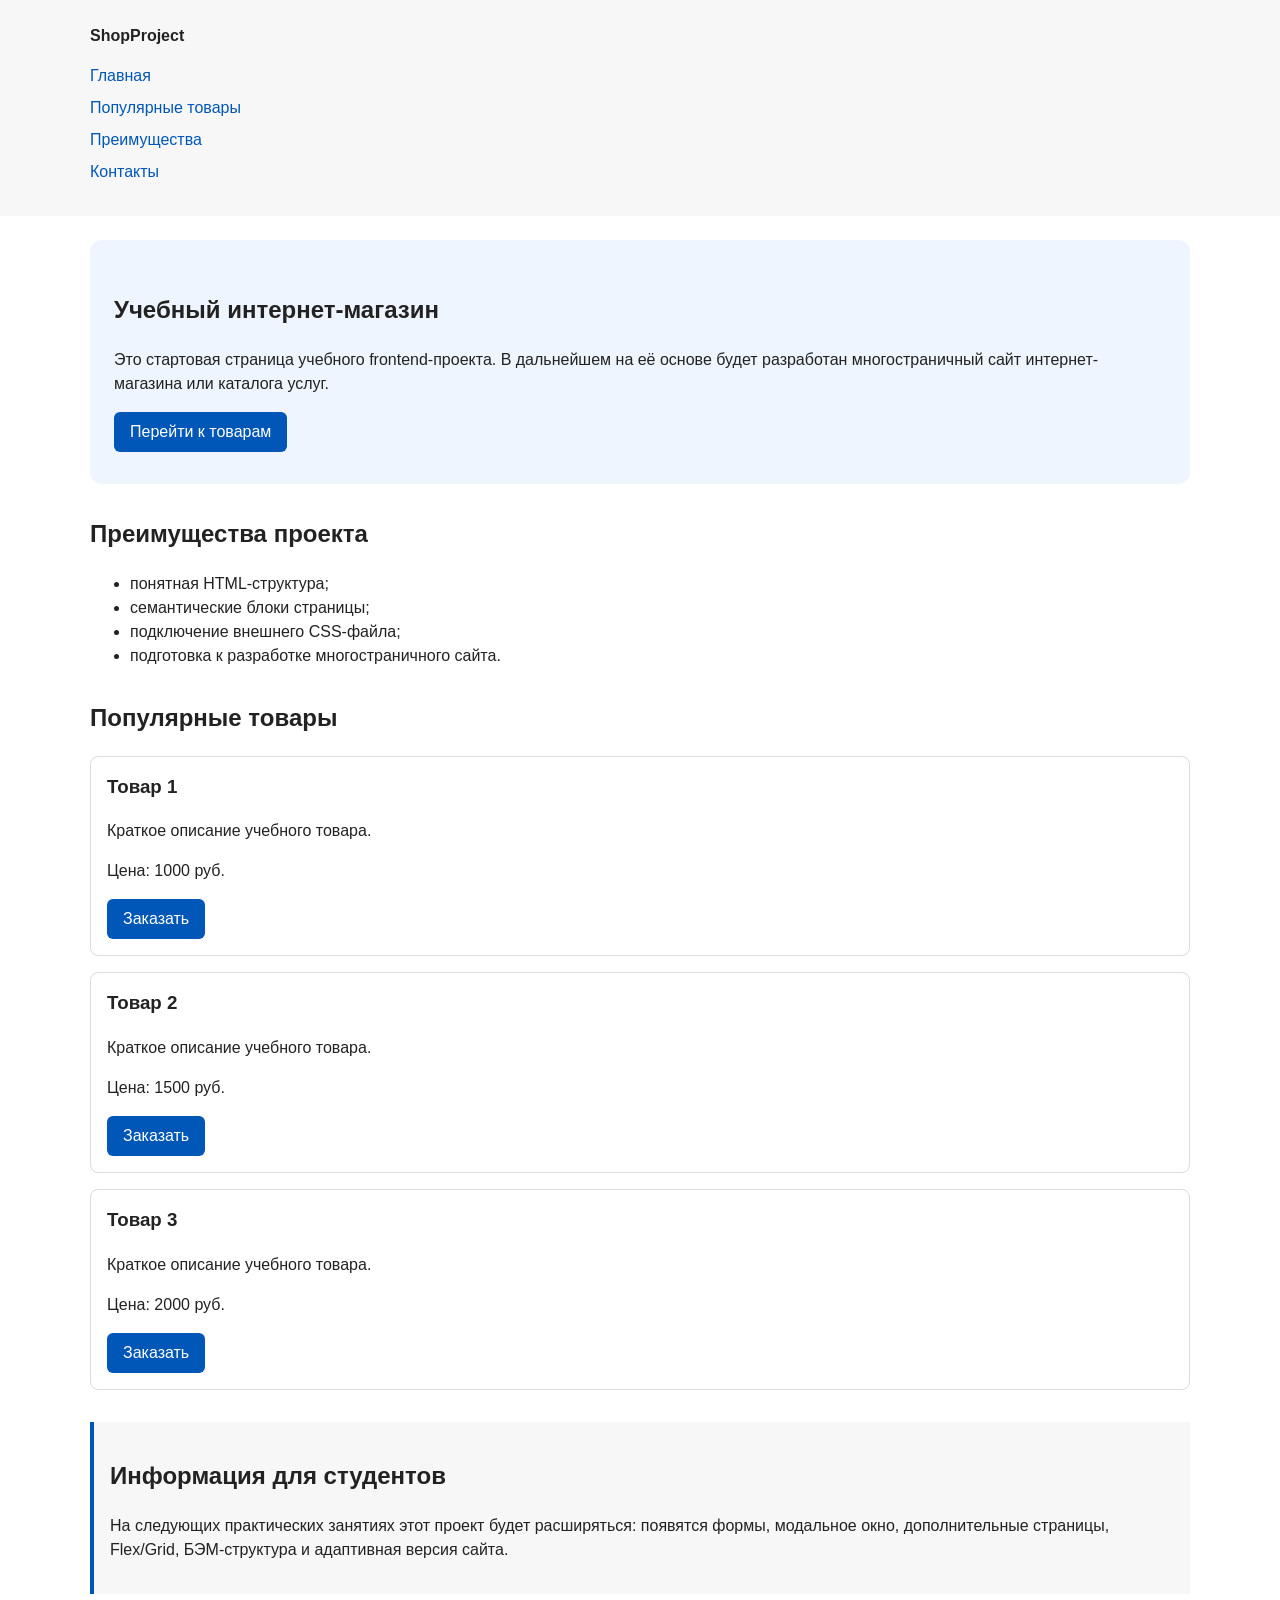
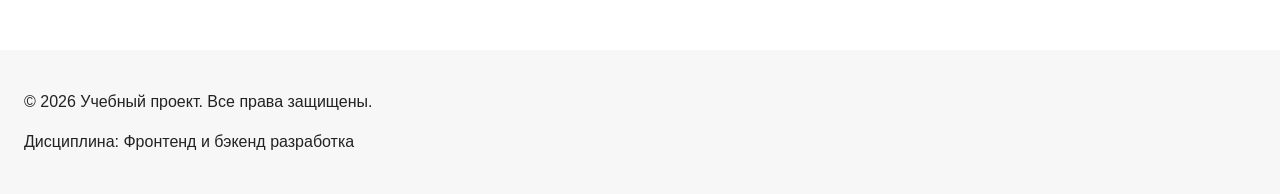
==== index.html @ e4893c19 "refactor: organize CSS variables and states" ====
<!DOCTYPE html>
<html lang="ru">
<head>
  <meta charset="UTF-8">
  <meta name="viewport" content="width=device-width, initial-scale=1.0">
  <title>Учебный интернет-магазин</title>
  <link rel="stylesheet" href="css/style.css">
  <script src="js/main.js" defer></script>
</head>
<body>
  <header>
    <div class="site-header">
      <a class="site-logo" href="index.html">ShopProject</a>

      <nav class="site-nav" aria-label="Основная навигация">
        <ul class="site-nav__list">
          <li><a href="index.html">Главная</a></li>
          <li><a href="#popular">Популярные товары</a></li>
          <li><a href="#advantages">Преимущества</a></li>
          <li><a href="#contacts">Контакты</a></li>
        </ul>
      </nav>
    </div>
  </header>

  <main>
    <!-- Основное содержимое страницы -->
    <section class="hero">
      <h1>Учебный интернет-магазин</h1>
      <p>
        Это стартовая страница учебного frontend-проекта.
        В дальнейшем на её основе будет разработан многостраничный сайт
        интернет-магазина или каталога услуг.
      </p>
      <a class="button" href="#popular">Перейти к товарам</a>
    </section>

    <section class="section" id="advantages">
      <h2>Преимущества проекта</h2>

      <ul class="advantages-list">
        <li>понятная HTML-структура;</li>
        <li>семантические блоки страницы;</li>
        <li>подключение внешнего CSS-файла;</li>
        <li>подготовка к разработке многостраничного сайта.</li>
      </ul>
    </section>

    <section class="section" id="popular">
      <h2>Популярные товары</h2>

      <article class="product-card">
        <h3>Товар 1</h3>
        <p>Краткое описание учебного товара.</p>
        <p>Цена: 1000 руб.</p>
        <button class="button product-card__button" type="button" data-product="Товар 1">
          Заказать
        </button>
      </article>

      <article class="product-card">
        <h3>Товар 2</h3>
        <p>Краткое описание учебного товара.</p>
        <p>Цена: 1500 руб.</p>
        <button class="button product-card__button" type="button" data-product="Товар 2">
          Заказать
        </button>
      </article>

      <article class="product-card">
        <h3>Товар 3</h3>
        <p>Краткое описание учебного товара.</p>
        <p>Цена: 2000 руб.</p>
        <button class="button product-card__button" type="button" data-product="Товар 3">
          Заказать
        </button>
      </article>
    </section>

    <aside class="aside-info">
      <h2>Информация для студентов</h2>
      <p>
        На следующих практических занятиях этот проект будет расширяться:
        появятся формы, модальное окно, дополнительные страницы, Flex/Grid,
        БЭМ-структура и адаптивная версия сайта.
      </p>
    </aside>


  </main>

  <footer id="contacts">
    <p>&copy; 2026 Учебный проект. Все права защищены.</p>
    <p>Дисциплина: Фронтенд и бэкенд разработка</p>
  </footer>

  <dialog class="order-dialog" id="order-dialog" aria-labelledby="order-dialog-title">
    <h2 id="order-dialog-title">Оформление заявки</h2>

    <form class="order-form" id="order-form" action="#" method="post" novalidate>
      <input id="selected-product" name="selected-product" type="hidden">

      <div class="form-field">
        <label for="order-name">Имя</label>
        <input
          id="order-name"
          name="name"
          type="text"
          placeholder="Введите ваше имя"
          minlength="2"
          autocomplete="given-name"
          required
        >
      </div>

      <div class="form-field">
        <label for="order-email">E-mail</label>
        <input
          id="order-email"
          name="email"
          type="email"
          placeholder="example@mail.ru"
          autocomplete="email"
          required
        >
      </div>

      <div class="form-field">
        <label for="order-phone">Телефон</label>
        <input
          id="order-phone"
          name="phone"
          type="tel"
          inputmode="tel"
          placeholder="+7 (900) 000-00-00"
          pattern="^\+7 \(\d{3}\) \d{3}-\d{2}-\d{2}$"
          required
        >
        <small>Формат: +7 (900) 000-00-00</small>
      </div>

      <div class="form-field">
        <label for="order-date">Дата связи</label>
        <input
          id="order-date"
          name="date"
          type="date"
        >
      </div>

      <div class="form-field">
        <label for="order-topic">Тема заявки</label>
        <select id="order-topic" name="topic" required>
          <option value="">Выберите тему</option>
          <option value="product">Заказ товара</option>
          <option value="consultation">Консультация</option>
          <option value="delivery">Доставка</option>
        </select>
      </div>

      <div class="form-field">
        <label for="order-comment">Комментарий</label>
        <textarea
          id="order-comment"
          name="comment"
          rows="4"
          placeholder="Укажите дополнительную информацию"
        ></textarea>
      </div>

      <div class="form-field form-field--checkbox">
        <label>
          <input
            id="order-agreement"
            name="agreement"
            type="checkbox"
            required
          >
          Я согласен на обработку данных
        </label>
      </div>

      <div class="form-actions">
        <button class="button" type="button" id="close-order-dialog">Закрыть</button>
        <button class="button" type="submit">Отправить заявку</button>
      </div>
    </form>
  </dialog>

  <p class="success-message" id="success-message" hidden>
    Форма успешно отправлена!
  </p>
</body>
</html>
---- css/style.css ----
/* ===============================
   1. Переменные проекта
   =============================== */

:root {
  /* Основные цвета проекта */
  --color-bg: #ffffff;
  --color-text: #222222;
  --color-muted: #666666;
  --color-primary: #0057b8;
  --color-primary-dark: #003f86;
  --color-border: #dddddd;
  --color-surface: #f7f7f7;
  --color-surface-accent: #eef5ff;
  --color-danger: #b00020;
  --color-success: #168a2f;
  --color-success-bg: #eefaf0;
  --color-white: #ffffff;

  /* Отступы */
  --space-xs: 4px;
  --space-sm: 8px;
  --space-md: 16px;
  --space-lg: 24px;
  --space-xl: 32px;

  /* Скругления */
  --radius-sm: 6px;
  --radius-md: 8px;
  --radius-lg: 12px;

  /* Размеры */
  --container-width: 1100px;
}


/* ===============================
   2. Базовые стили
   =============================== */

/*
  border-box делает расчёт размеров понятнее:
  width включает content, padding и border.
*/
* {
  box-sizing: border-box;
}

body {
  margin: 0;
  font-family: Arial, sans-serif;
  line-height: 1.5;
  color: var(--color-text);
  background-color: var(--color-bg);
}

header,
main,
footer {
  padding: var(--space-lg);
}

/* Шапка и подвал — нейтральный светло-серый фон. */
header,
footer {
  background-color: var(--color-surface);
}


/* ===============================
   3. Общие элементы интерфейса
   =============================== */

a {
  color: var(--color-primary);
}

a:hover {
  color: var(--color-primary-dark);
}

a:focus-visible {
  outline: 2px solid var(--color-primary);
  outline-offset: 3px;
}

/*
  Ограничиваем ширину содержимого шапки,
  чтобы оно не растягивалось на широких экранах.
*/
.site-header {
  max-width: var(--container-width);
  margin: 0 auto;
}

/* Текстовый логотип. */
.site-logo {
  font-weight: bold;
  text-decoration: none;
  color: var(--color-text);
}

/* Убираем стандартные отступы и маркеры списка навигации. */
.site-nav__list {
  padding: 0;
  margin: var(--space-md) 0 0;
  list-style: none;
}

/* Расстояние между пунктами меню. */
.site-nav__list li {
  margin-bottom: var(--space-sm);
}

/* Ссылки меню. */
.site-nav__list a {
  color: var(--color-primary);
  text-decoration: none;
}

/* При наведении мыши подчёркиваем ссылку меню. */
.site-nav__list a:hover {
  text-decoration: underline;
}

/*
  Кнопка. Используется и для <a>, и для <button>.
*/
.button {
  display: inline-block;
  padding: var(--space-sm) var(--space-md);
  color: var(--color-white);
  background-color: var(--color-primary);
  font: inherit;
  text-decoration: none;
  border: none;
  border-radius: var(--radius-sm);
  cursor: pointer;
}

/*
  color нужен, потому что правило a:hover сильнее .button
  и иначе текст ссылки-кнопки сливался бы с фоном.
*/
.button:hover {
  color: var(--color-white);
  background-color: var(--color-primary-dark);
}

.button:focus-visible {
  outline: 2px solid var(--color-primary);
  outline-offset: 3px;
}

.button:disabled {
  opacity: 0.6;
  cursor: not-allowed;
}


/* ===============================
   4. Компоненты страницы
   =============================== */

/* Hero-блок — первый крупный блок страницы. */
.hero {
  max-width: var(--container-width);
  margin: 0 auto var(--space-xl);
  padding: var(--space-xl) var(--space-lg);
  background-color: var(--color-surface-accent);
  border-radius: var(--radius-lg);
}

/* Общий класс для разделов страницы. */
.section {
  max-width: var(--container-width);
  margin: 0 auto var(--space-xl);
}

.section h2 {
  margin-top: 0;
}

/*
  Карточка товара — самостоятельный блок.
  На следующих занятиях карточки будут выстроены в сетку.
*/
.product-card {
  margin-bottom: var(--space-md);
  padding: var(--space-md);
  border: 1px solid var(--color-border);
  border-radius: var(--radius-md);
  background-color: var(--color-bg);
}

.product-card:hover {
  border-color: var(--color-primary);
}

.product-card h3 {
  margin-top: 0;
}

/* Дополнительный информационный блок. */
.aside-info {
  max-width: var(--container-width);
  margin: 0 auto var(--space-xl);
  padding: var(--space-md);
  border-left: 4px solid var(--color-primary);
  background-color: var(--color-surface);
}


/* ===============================
   5. Форма и модальное окно
   =============================== */

/* Элемент dialog сам открывается поверх страницы. */
.order-dialog {
  width: min(100% - 32px, 560px);
  padding: var(--space-lg);
  border: none;
  border-radius: var(--radius-lg);
}

.order-dialog::backdrop {
  background-color: rgba(0, 0, 0, 0.5);
}

.form-field {
  margin-bottom: var(--space-md);
}

.form-field label {
  display: block;
  margin-bottom: var(--space-xs);
}

.form-field input,
.form-field select,
.form-field textarea {
  width: 100%;
  padding: 10px 12px;
  border: 1px solid var(--color-border);
  border-radius: var(--radius-sm);
  font: inherit;
}

.form-field input[type="checkbox"] {
  width: auto;
}

.form-field small {
  display: block;
  margin-top: var(--space-xs);
  color: var(--color-muted);
}

/* Реакция полей на наведение. */
.form-field input:hover,
.form-field select:hover,
.form-field textarea:hover {
  border-color: var(--color-primary);
}

/* Видимый фокус для клавиатурной навигации. */
.form-field input:focus-visible,
.form-field select:focus-visible,
.form-field textarea:focus-visible,
.form-actions button:focus-visible {
  outline: 2px solid var(--color-primary);
  outline-offset: 3px;
}

/* Поля с ошибками (атрибут ставит main.js). */
[aria-invalid="true"] {
  border-color: var(--color-danger);
}

/* Кнопки формы. */
.form-actions {
  display: flex;
  gap: var(--space-md);
  margin-top: var(--space-lg);
}

/* Сообщение об успешной отправке. */
.success-message {
  max-width: var(--container-width);
  margin: var(--space-lg) auto;
  padding: var(--space-md);
  border-left: 4px solid var(--color-success);
  background-color: var(--color-success-bg);
}
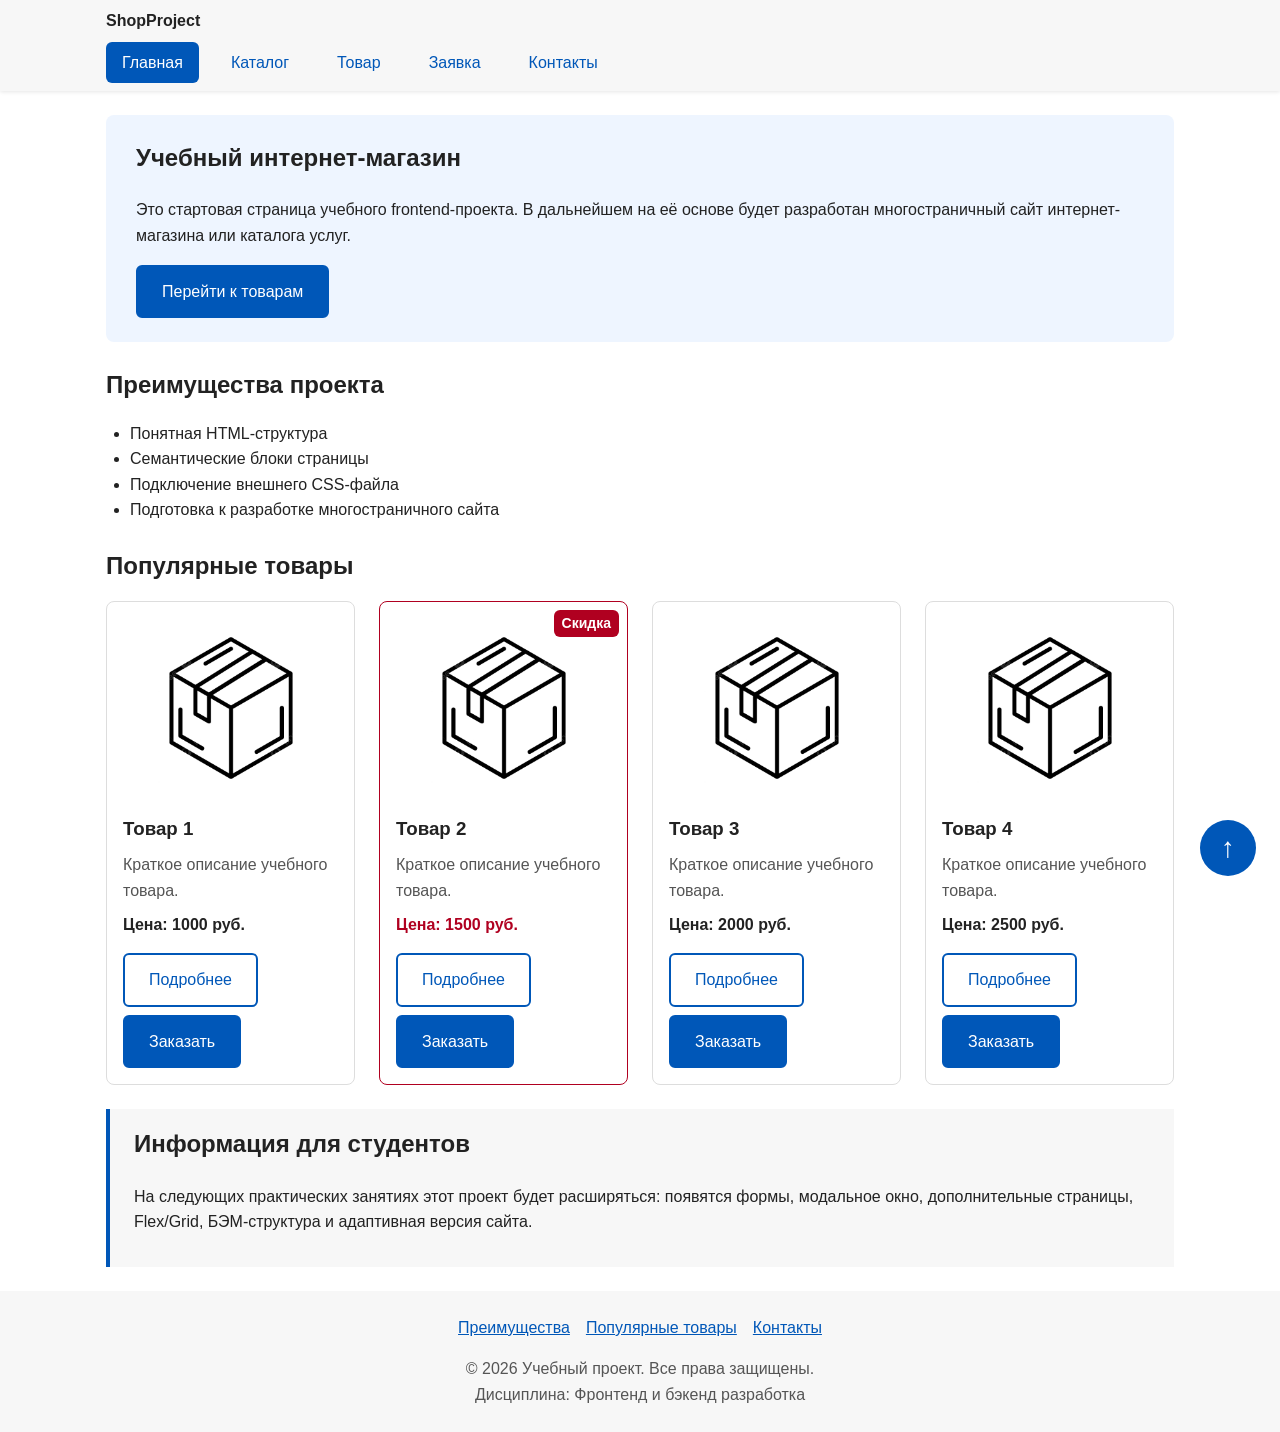
==== commit 3a5de0e9: "feat: update main page with product cards and navigation" ====
--- a/index.html
+++ b/index.html
@@ -3,192 +3,155 @@
 <head>
   <meta charset="UTF-8">
   <meta name="viewport" content="width=device-width, initial-scale=1.0">
-  <title>Учебный интернет-магазин</title>
+  <title>Главная — Учебный интернет-магазин</title>
+  <meta name="description" content="Главная страница учебного интернет-магазина: преимущества и популярные товары.">
   <link rel="stylesheet" href="css/style.css">
   <script src="js/main.js" defer></script>
 </head>
 <body>
-  <header>
-    <div class="site-header">
-      <a class="site-logo" href="index.html">ShopProject</a>
-
+  <header class="site-header" id="top">
+    <div class="site-header__inner">
+      <a class="site-header__logo" href="index.html">ShopProject</a>
       <nav class="site-nav" aria-label="Основная навигация">
         <ul class="site-nav__list">
-          <li><a href="index.html">Главная</a></li>
-          <li><a href="#popular">Популярные товары</a></li>
-          <li><a href="#advantages">Преимущества</a></li>
-          <li><a href="#contacts">Контакты</a></li>
+        <li class="site-nav__item"><a class="site-nav__link site-nav__link--active" href="index.html" aria-current="page">Главная</a></li>
+        <li class="site-nav__item"><a class="site-nav__link" href="catalog.html">Каталог</a></li>
+        <li class="site-nav__item"><a class="site-nav__link" href="product.html">Товар</a></li>
+        <li class="site-nav__item"><a class="site-nav__link" href="order.html">Заявка</a></li>
+        <li class="site-nav__item"><a class="site-nav__link" href="contacts.html">Контакты</a></li>
         </ul>
       </nav>
     </div>
   </header>
 
-  <main>
-    <!-- Основное содержимое страницы -->
+  <main id="main">
     <section class="hero">
-      <h1>Учебный интернет-магазин</h1>
-      <p>
-        Это стартовая страница учебного frontend-проекта.
-        В дальнейшем на её основе будет разработан многостраничный сайт
-        интернет-магазина или каталога услуг.
-      </p>
+      <h1 class="hero__title">Учебный интернет-магазин</h1>
+      <p class="hero__text">Это стартовая страница учебного frontend-проекта. В дальнейшем на её основе будет разработан многостраничный сайт интернет-магазина или каталога услуг.</p>
       <a class="button" href="#popular">Перейти к товарам</a>
     </section>
 
     <section class="section" id="advantages">
-      <h2>Преимущества проекта</h2>
-
-      <ul class="advantages-list">
-        <li>понятная HTML-структура;</li>
-        <li>семантические блоки страницы;</li>
-        <li>подключение внешнего CSS-файла;</li>
-        <li>подготовка к разработке многостраничного сайта.</li>
+      <h2 class="section__title">Преимущества проекта</h2>
+      <ul class="advantages">
+        <li class="advantages__item">Понятная HTML-структура</li>
+        <li class="advantages__item">Семантические блоки страницы</li>
+        <li class="advantages__item">Подключение внешнего CSS-файла</li>
+        <li class="advantages__item">Подготовка к разработке многостраничного сайта</li>
       </ul>
     </section>
 
     <section class="section" id="popular">
-      <h2>Популярные товары</h2>
-
+      <h2 class="section__title">Популярные товары</h2>
+      <div class="product-grid">
       <article class="product-card">
-        <h3>Товар 1</h3>
-        <p>Краткое описание учебного товара.</p>
-        <p>Цена: 1000 руб.</p>
-        <button class="button product-card__button" type="button" data-product="Товар 1">
-          Заказать
-        </button>
+        <img class="product-card__image" src="images/product.png" alt="Товар 1" width="300" height="200">
+        <h3 class="product-card__title">Товар 1</h3>
+        <p class="product-card__description">Краткое описание учебного товара.</p>
+        <p class="product-card__price">Цена: 1000 руб.</p>
+        <div class="product-card__actions">
+          <a class="button button--secondary" href="product.html">Подробнее</a>
+          <button class="button product-card__button" type="button" data-product="Товар 1">Заказать</button>
+        </div>
       </article>
-
+      <article class="product-card product-card--discount">
+        <span class="product-card__badge">Скидка</span>
+        <img class="product-card__image" src="images/product.png" alt="Товар 2" width="300" height="200">
+        <h3 class="product-card__title">Товар 2</h3>
+        <p class="product-card__description">Краткое описание учебного товара.</p>
+        <p class="product-card__price">Цена: 1500 руб.</p>
+        <div class="product-card__actions">
+          <a class="button button--secondary" href="product.html">Подробнее</a>
+          <button class="button product-card__button" type="button" data-product="Товар 2">Заказать</button>
+        </div>
+      </article>
       <article class="product-card">
-        <h3>Товар 2</h3>
-        <p>Краткое описание учебного товара.</p>
-        <p>Цена: 1500 руб.</p>
-        <button class="button product-card__button" type="button" data-product="Товар 2">
-          Заказать
-        </button>
+        <img class="product-card__image" src="images/product.png" alt="Товар 3" width="300" height="200">
+        <h3 class="product-card__title">Товар 3</h3>
+        <p class="product-card__description">Краткое описание учебного товара.</p>
+        <p class="product-card__price">Цена: 2000 руб.</p>
+        <div class="product-card__actions">
+          <a class="button button--secondary" href="product.html">Подробнее</a>
+          <button class="button product-card__button" type="button" data-product="Товар 3">Заказать</button>
+        </div>
       </article>
-
       <article class="product-card">
-        <h3>Товар 3</h3>
-        <p>Краткое описание учебного товара.</p>
-        <p>Цена: 2000 руб.</p>
-        <button class="button product-card__button" type="button" data-product="Товар 3">
-          Заказать
-        </button>
+        <img class="product-card__image" src="images/product.png" alt="Товар 4" width="300" height="200">
+        <h3 class="product-card__title">Товар 4</h3>
+        <p class="product-card__description">Краткое описание учебного товара.</p>
+        <p class="product-card__price">Цена: 2500 руб.</p>
+        <div class="product-card__actions">
+          <a class="button button--secondary" href="product.html">Подробнее</a>
+          <button class="button product-card__button" type="button" data-product="Товар 4">Заказать</button>
+        </div>
       </article>
+      </div>
     </section>
 
     <aside class="aside-info">
-      <h2>Информация для студентов</h2>
-      <p>
-        На следующих практических занятиях этот проект будет расширяться:
-        появятся формы, модальное окно, дополнительные страницы, Flex/Grid,
-        БЭМ-структура и адаптивная версия сайта.
-      </p>
+      <h2 class="aside-info__title">Информация для студентов</h2>
+      <p>На следующих практических занятиях этот проект будет расширяться: появятся формы, модальное окно, дополнительные страницы, Flex/Grid, БЭМ-структура и адаптивная версия сайта.</p>
     </aside>
-
-
   </main>
 
-  <footer id="contacts">
-    <p>&copy; 2026 Учебный проект. Все права защищены.</p>
-    <p>Дисциплина: Фронтенд и бэкенд разработка</p>
+  <footer class="site-footer" id="contacts">
+    <div class="site-footer__inner">
+      <nav class="site-footer__nav" aria-label="Быстрые ссылки">
+        <a class="site-footer__link" href="index.html#advantages">Преимущества</a>
+        <a class="site-footer__link" href="index.html#popular">Популярные товары</a>
+        <a class="site-footer__link" href="index.html#contacts">Контакты</a>
+      </nav>
+      <p class="site-footer__text">&copy; 2026 Учебный проект. Все права защищены.</p>
+      <p class="site-footer__text">Дисциплина: Фронтенд и бэкенд разработка</p>
+    </div>
   </footer>
+  <a class="to-top" href="#top" aria-label="Наверх">&uarr;</a>
 
   <dialog class="order-dialog" id="order-dialog" aria-labelledby="order-dialog-title">
-    <h2 id="order-dialog-title">Оформление заявки</h2>
-
-    <form class="order-form" id="order-form" action="#" method="post" novalidate>
-      <input id="selected-product" name="selected-product" type="hidden">
-
-      <div class="form-field">
-        <label for="order-name">Имя</label>
-        <input
-          id="order-name"
-          name="name"
-          type="text"
-          placeholder="Введите ваше имя"
-          minlength="2"
-          autocomplete="given-name"
-          required
-        >
-      </div>
-
-      <div class="form-field">
-        <label for="order-email">E-mail</label>
-        <input
-          id="order-email"
-          name="email"
-          type="email"
-          placeholder="example@mail.ru"
-          autocomplete="email"
-          required
-        >
-      </div>
-
-      <div class="form-field">
-        <label for="order-phone">Телефон</label>
-        <input
-          id="order-phone"
-          name="phone"
-          type="tel"
-          inputmode="tel"
-          placeholder="+7 (900) 000-00-00"
-          pattern="^\+7 \(\d{3}\) \d{3}-\d{2}-\d{2}$"
-          required
-        >
-        <small>Формат: +7 (900) 000-00-00</small>
-      </div>
-
-      <div class="form-field">
-        <label for="order-date">Дата связи</label>
-        <input
-          id="order-date"
-          name="date"
-          type="date"
-        >
-      </div>
-
-      <div class="form-field">
-        <label for="order-topic">Тема заявки</label>
-        <select id="order-topic" name="topic" required>
-          <option value="">Выберите тему</option>
-          <option value="product">Заказ товара</option>
-          <option value="consultation">Консультация</option>
-          <option value="delivery">Доставка</option>
-        </select>
-      </div>
-
-      <div class="form-field">
-        <label for="order-comment">Комментарий</label>
-        <textarea
-          id="order-comment"
-          name="comment"
-          rows="4"
-          placeholder="Укажите дополнительную информацию"
-        ></textarea>
-      </div>
-
-      <div class="form-field form-field--checkbox">
-        <label>
-          <input
-            id="order-agreement"
-            name="agreement"
-            type="checkbox"
-            required
-          >
-          Я согласен на обработку данных
-        </label>
-      </div>
-
-      <div class="form-actions">
-        <button class="button" type="button" id="close-order-dialog">Закрыть</button>
-        <button class="button" type="submit">Отправить заявку</button>
-      </div>
-    </form>
+    <h2 class="order-dialog__title" id="order-dialog-title">Оформление заявки</h2>
+    <form class="order-form" id="dlg-form" action="#" method="post">
+    <input id="selected-product" name="selected-product" type="hidden">
+    <div class="order-form__field">
+      <label class="order-form__label" for="dlg-name">Имя</label>
+      <input class="order-form__input" id="dlg-name" name="name" type="text" placeholder="Введите ваше имя" minlength="2" autocomplete="given-name" required>
+    </div>
+    <div class="order-form__field">
+      <label class="order-form__label" for="dlg-email">E-mail</label>
+      <input class="order-form__input" id="dlg-email" name="email" type="email" placeholder="example@mail.ru" autocomplete="email" required>
+    </div>
+    <div class="order-form__field">
+      <label class="order-form__label" for="dlg-phone">Телефон</label>
+      <input class="order-form__input" id="dlg-phone" name="phone" type="tel" inputmode="tel" placeholder="+7 (900) 000-00-00" pattern="^\+7 \(\d{3}\) \d{3}-\d{2}-\d{2}$" autocomplete="tel" required>
+      <small class="order-form__hint">Формат: +7 (900) 000-00-00</small>
+    </div>
+    <div class="order-form__field">
+      <label class="order-form__label" for="dlg-date">Дата связи</label>
+      <input class="order-form__input" id="dlg-date" name="date" type="date">
+    </div>
+    <div class="order-form__field">
+      <label class="order-form__label" for="dlg-topic">Тема заявки</label>
+      <select class="order-form__input" id="dlg-topic" name="topic" required>
+        <option value="">Выберите тему</option>
+        <option value="product">Заказ товара</option>
+        <option value="consultation">Консультация</option>
+        <option value="delivery">Доставка</option>
+      </select>
+    </div>
+    <div class="order-form__field">
+      <label class="order-form__label" for="dlg-comment">Комментарий</label>
+      <textarea class="order-form__input" id="dlg-comment" name="comment" rows="4" placeholder="Укажите дополнительную информацию"></textarea>
+    </div>
+    <div class="order-form__field order-form__field--checkbox">
+      <input id="dlg-agreement" name="agreement" type="checkbox" required>
+      <label class="order-form__label" for="dlg-agreement">Я согласен на обработку данных</label>
+    </div>
+    <div class="order-form__actions">
+      <button class="button button--secondary" type="button" id="close-order-dialog">Закрыть</button>
+      <button class="button" type="submit">Отправить заявку</button>
+    </div>
+  </form>
   </dialog>
 
-  <p class="success-message" id="success-message" hidden>
-    Форма успешно отправлена!
-  </p>
+  <p class="success-message" id="success-message" role="status" hidden>Форма успешно отправлена!</p>
 </body>
-</html>+</html>
--- a/css/style.css
+++ b/css/style.css
@@ -1,150 +1,154 @@
-/* ===============================
-   1. Переменные проекта
-   =============================== */
-
+/* ===== Переменные ===== */
 :root {
-  /* Основные цвета проекта */
   --color-bg: #ffffff;
+  --color-surface: #f7f7f7;
+  --color-hero: #eef5ff;
   --color-text: #222222;
-  --color-muted: #666666;
+  --color-muted: #555555;
   --color-primary: #0057b8;
   --color-primary-dark: #003f86;
   --color-border: #dddddd;
-  --color-surface: #f7f7f7;
-  --color-surface-accent: #eef5ff;
   --color-danger: #b00020;
-  --color-success: #168a2f;
-  --color-success-bg: #eefaf0;
-  --color-white: #ffffff;
-
-  /* Отступы */
-  --space-xs: 4px;
+  --color-success: #1b6e3c;
   --space-sm: 8px;
   --space-md: 16px;
   --space-lg: 24px;
-  --space-xl: 32px;
-
-  /* Скругления */
   --radius-sm: 6px;
   --radius-md: 8px;
-  --radius-lg: 12px;
-
-  /* Размеры */
-  --container-width: 1100px;
-}
-
-
-/* ===============================
-   2. Базовые стили
-   =============================== */
-
-/*
-  border-box делает расчёт размеров понятнее:
-  width включает content, padding и border.
-*/
-* {
+}
+
+/* ===== Базовые стили ===== */
+*,
+*::before,
+*::after {
   box-sizing: border-box;
 }
 
+html {
+  scroll-behavior: smooth;
+  scroll-padding-top: 130px;
+}
+
 body {
+  display: flex;
+  flex-direction: column;
+  min-height: 100vh;
   margin: 0;
   font-family: Arial, sans-serif;
-  line-height: 1.5;
   color: var(--color-text);
   background-color: var(--color-bg);
-}
-
-header,
-main,
-footer {
-  padding: var(--space-lg);
-}
-
-/* Шапка и подвал — нейтральный светло-серый фон. */
-header,
-footer {
-  background-color: var(--color-surface);
-}
-
-
-/* ===============================
-   3. Общие элементы интерфейса
-   =============================== */
+  line-height: 1.6;
+}
+
+main {
+  flex: 1;
+  width: 100%;
+  max-width: 1100px;
+  margin: 0 auto;
+  padding: var(--space-lg) var(--space-md);
+}
 
 a {
   color: var(--color-primary);
 }
 
-a:hover {
-  color: var(--color-primary-dark);
-}
-
-a:focus-visible {
+a:focus-visible,
+input:focus-visible,
+select:focus-visible,
+textarea:focus-visible {
   outline: 2px solid var(--color-primary);
   outline-offset: 3px;
 }
 
-/*
-  Ограничиваем ширину содержимого шапки,
-  чтобы оно не растягивалось на широких экранах.
-*/
+/* ===== Шапка (sticky) ===== */
 .site-header {
-  max-width: var(--container-width);
+  position: sticky;
+  top: 0;
+  z-index: 100;
+  background-color: var(--color-surface);
+  box-shadow: 0 1px 4px rgba(0, 0, 0, 0.1);
+}
+
+.site-header__inner {
+  max-width: 1100px;
   margin: 0 auto;
-}
-
-/* Текстовый логотип. */
-.site-logo {
-  font-weight: bold;
+  padding: var(--space-sm) var(--space-md);
+}
+
+.site-header__logo {
+  display: inline-block;
+  margin-bottom: var(--space-sm);
+  font-weight: 700;
+  color: var(--color-text);
   text-decoration: none;
-  color: var(--color-text);
-}
-
-/* Убираем стандартные отступы и маркеры списка навигации. */
+}
+
+/* ===== Навигация (Flexbox) ===== */
 .site-nav__list {
+  display: flex;
+  flex-wrap: wrap;
+  gap: var(--space-md);
+  margin: 0;
   padding: 0;
-  margin: var(--space-md) 0 0;
   list-style: none;
 }
 
-/* Расстояние между пунктами меню. */
-.site-nav__list li {
-  margin-bottom: var(--space-sm);
-}
-
-/* Ссылки меню. */
-.site-nav__list a {
-  color: var(--color-primary);
+.site-nav__link {
+  display: block;
+  padding: var(--space-sm) var(--space-md);
   text-decoration: none;
-}
-
-/* При наведении мыши подчёркиваем ссылку меню. */
-.site-nav__list a:hover {
-  text-decoration: underline;
-}
-
-/*
-  Кнопка. Используется и для <a>, и для <button>.
-*/
+  border-radius: var(--radius-sm);
+}
+
+.site-nav__link:hover {
+  background-color: var(--color-hero);
+}
+
+.site-nav__link--active {
+  color: #ffffff;
+  background-color: var(--color-primary);
+}
+
+.site-nav__link--active:hover {
+  background-color: var(--color-primary-dark);
+}
+
+/* ===== Подвал ===== */
+.site-footer {
+  padding: var(--space-lg) var(--space-md);
+  text-align: center;
+  color: var(--color-muted);
+  background-color: var(--color-surface);
+}
+
+.site-footer__nav {
+  display: flex;
+  justify-content: center;
+  flex-wrap: wrap;
+  gap: var(--space-md);
+  margin-bottom: var(--space-md);
+}
+
+.site-footer__text {
+  margin: 0;
+}
+
+/* ===== Кнопки ===== */
 .button {
   display: inline-block;
-  padding: var(--space-sm) var(--space-md);
-  color: var(--color-white);
+  padding: 12px var(--space-lg);
+  font: inherit;
+  color: #ffffff;
+  text-decoration: none;
   background-color: var(--color-primary);
-  font: inherit;
-  text-decoration: none;
-  border: none;
+  border: 2px solid var(--color-primary);
   border-radius: var(--radius-sm);
   cursor: pointer;
 }
 
-/*
-  color нужен, потому что правило a:hover сильнее .button
-  и иначе текст ссылки-кнопки сливался бы с фоном.
-*/
 .button:hover {
-  color: var(--color-white);
   background-color: var(--color-primary-dark);
+  border-color: var(--color-primary-dark);
 }
 
 .button:focus-visible {
@@ -152,143 +156,361 @@
   outline-offset: 3px;
 }
 
-.button:disabled {
+.button--secondary {
+  color: var(--color-primary);
+  background-color: transparent;
+}
+
+.button--secondary:hover {
+  color: #ffffff;
+}
+
+button:disabled,
+.button--disabled {
   opacity: 0.6;
   cursor: not-allowed;
 }
 
-
-/* ===============================
-   4. Компоненты страницы
-   =============================== */
-
-/* Hero-блок — первый крупный блок страницы. */
+button:disabled:hover {
+  background-color: var(--color-primary);
+  border-color: var(--color-primary);
+}
+
+/* ===== Секции ===== */
 .hero {
-  max-width: var(--container-width);
-  margin: 0 auto var(--space-xl);
-  padding: var(--space-xl) var(--space-lg);
-  background-color: var(--color-surface-accent);
-  border-radius: var(--radius-lg);
-}
-
-/* Общий класс для разделов страницы. */
+  padding: var(--space-lg) calc(var(--space-lg) + 6px);
+  margin-bottom: var(--space-lg);
+  background-color: var(--color-hero);
+  border-radius: var(--radius-md);
+}
+
+.hero__title {
+  margin-top: 0;
+}
+
 .section {
-  max-width: var(--container-width);
-  margin: 0 auto var(--space-xl);
-}
-
-.section h2 {
+  margin-bottom: var(--space-lg);
+}
+
+.section__title,
+.page-title {
+  margin: 0 0 var(--space-md);
+}
+
+.advantages {
+  padding-left: var(--space-lg);
+}
+
+.aside-info {
+  padding: var(--space-md) var(--space-lg);
+  background-color: var(--color-surface);
+  border-left: 4px solid var(--color-primary);
+}
+
+.aside-info__title {
   margin-top: 0;
 }
 
-/*
-  Карточка товара — самостоятельный блок.
-  На следующих занятиях карточки будут выстроены в сетку.
-*/
+/* ===== Карточки (Grid + позиционирование) ===== */
+.product-grid {
+  display: grid;
+  grid-template-columns: repeat(auto-fit, minmax(220px, 1fr));
+  gap: var(--space-lg);
+}
+
 .product-card {
-  margin-bottom: var(--space-md);
+  position: relative;
+  display: flex;
+  flex-direction: column;
   padding: var(--space-md);
   border: 1px solid var(--color-border);
   border-radius: var(--radius-md);
-  background-color: var(--color-bg);
 }
 
 .product-card:hover {
   border-color: var(--color-primary);
 }
 
-.product-card h3 {
-  margin-top: 0;
-}
-
-/* Дополнительный информационный блок. */
-.aside-info {
-  max-width: var(--container-width);
-  margin: 0 auto var(--space-xl);
-  padding: var(--space-md);
-  border-left: 4px solid var(--color-primary);
+.product-card__image {
+  display: block;
+  width: 100%;
+  height: 180px;
+  margin-bottom: var(--space-md);
+  object-fit: contain;
+  background-color: var(--color-bg);
+}
+
+.product-card__title {
+  margin: 0 0 var(--space-sm);
+}
+
+.product-card__description {
+  margin: 0 0 var(--space-sm);
+  color: var(--color-muted);
+}
+
+.product-card__price {
+  margin: 0 0 var(--space-md);
+  font-weight: 700;
+}
+
+.product-card__actions {
+  display: flex;
+  flex-wrap: wrap;
+  gap: var(--space-sm);
+  margin-top: auto;
+}
+
+.product-card__badge {
+  position: absolute;
+  top: var(--space-sm);
+  right: var(--space-sm);
+  padding: 2px var(--space-sm);
+  font-size: 0.875rem;
+  font-weight: 700;
+  color: #ffffff;
+  background-color: var(--color-danger);
+  border-radius: var(--radius-sm);
+}
+
+.product-card--discount {
+  border-color: var(--color-danger);
+}
+
+.product-card--discount:hover {
+  border-color: var(--color-danger);
+}
+
+.product-card--discount .product-card__price {
+  color: var(--color-danger);
+}
+
+/* ===== Таблица ===== */
+.table-wrap {
+  overflow-x: auto;
+}
+
+.data-table {
+  width: 100%;
+  border-collapse: collapse;
+}
+
+.data-table__caption {
+  padding: var(--space-sm) 0;
+  font-weight: 700;
+  text-align: left;
+}
+
+.data-table th,
+.data-table td {
+  padding: var(--space-sm) var(--space-md);
+  text-align: left;
+  border: 1px solid var(--color-border);
+}
+
+.data-table thead th {
+  color: #ffffff;
+  background-color: var(--color-primary);
+}
+
+.data-table tbody th {
   background-color: var(--color-surface);
 }
 
-
-/* ===============================
-   5. Форма и модальное окно
-   =============================== */
-
-/* Элемент dialog сам открывается поверх страницы. */
-.order-dialog {
-  width: min(100% - 32px, 560px);
-  padding: var(--space-lg);
-  border: none;
-  border-radius: var(--radius-lg);
-}
-
-.order-dialog::backdrop {
-  background-color: rgba(0, 0, 0, 0.5);
-}
-
-.form-field {
+.data-table tbody tr:hover td {
+  background-color: var(--color-hero);
+}
+
+/* ===== Форма ===== */
+.order-form {
+  max-width: 560px;
+}
+
+.order-form__field {
+  display: flex;
+  flex-direction: column;
+  gap: 4px;
   margin-bottom: var(--space-md);
 }
 
-.form-field label {
-  display: block;
-  margin-bottom: var(--space-xs);
-}
-
-.form-field input,
-.form-field select,
-.form-field textarea {
+.order-form__field--checkbox {
+  flex-direction: row;
+  align-items: center;
+  gap: var(--space-sm);
+}
+
+.order-form__label {
+  font-weight: 700;
+}
+
+.order-form__input {
   width: 100%;
   padding: 10px 12px;
+  font: inherit;
+  border: 1px solid var(--color-muted);
+  border-radius: var(--radius-sm);
+}
+
+.order-form__input:hover {
+  border-color: var(--color-primary);
+}
+
+.order-form__input:user-invalid {
+  border-color: var(--color-danger);
+}
+
+.order-form__hint {
+  color: var(--color-muted);
+}
+
+.order-form__actions {
+  display: flex;
+  flex-wrap: wrap;
+  gap: var(--space-sm);
+}
+
+/* ===== Модальное окно (<dialog>) ===== */
+.order-dialog {
+  width: min(560px, 92vw);
+  max-height: 92vh;
+  padding: var(--space-lg);
+  border: 0;
+  border-radius: var(--radius-md);
+}
+
+.order-dialog::backdrop {
+  background-color: rgba(0, 0, 0, 0.55);
+}
+
+.order-dialog__title {
+  margin-top: 0;
+}
+
+/* ===== Контакты ===== */
+.contact-list {
+  display: grid;
+  grid-template-columns: max-content 1fr;
+  gap: var(--space-sm) var(--space-lg);
+  margin: 0 0 var(--space-lg);
+}
+
+.contact-list__term {
+  font-weight: 700;
+}
+
+.contact-list__value {
+  margin: 0;
+}
+
+/* ===== Фиксированные элементы ===== */
+.to-top {
+  position: fixed;
+  right: var(--space-lg);
+  bottom: var(--space-lg);
+  z-index: 90;
+  display: flex;
+  justify-content: center;
+  align-items: center;
+  width: 56px;
+  height: 56px;
+  font-size: 1.75rem;
+  color: #ffffff;
+  text-decoration: none;
+  background-color: var(--color-primary);
+  border-radius: 50%;
+}
+
+.to-top:hover {
+  background-color: var(--color-primary-dark);
+}
+
+.success-message {
+  position: fixed;
+  left: 50%;
+  bottom: var(--space-lg);
+  z-index: 200;
+  margin: 0;
+  padding: var(--space-md) var(--space-lg);
+  color: #ffffff;
+  background-color: var(--color-success);
+  border-radius: var(--radius-md);
+  transform: translateX(-50%);
+}
+
+.success-message[hidden] {
+  display: none;
+}
+
+/* ===== Каталог: фильтры + карточки (сложный Grid-блок) ===== */
+.catalog-layout {
+  display: grid;
+  grid-template-columns: 220px 1fr;
+  gap: var(--space-lg);
+  align-items: start;
+}
+
+.filters {
+  position: sticky;
+  top: 130px;
+  padding: var(--space-md);
+  background-color: var(--color-surface);
   border: 1px solid var(--color-border);
-  border-radius: var(--radius-sm);
-  font: inherit;
-}
-
-.form-field input[type="checkbox"] {
-  width: auto;
-}
-
-.form-field small {
+  border-radius: var(--radius-md);
+}
+
+.filters__title,
+.catalog__title {
+  margin-top: 0;
+}
+
+.filters__group {
+  margin: 0 0 var(--space-md);
+  padding: 0;
+  border: 0;
+}
+
+.filters__legend {
+  margin-bottom: var(--space-sm);
+  padding: 0;
+  font-weight: 700;
+}
+
+.filters__option {
   display: block;
-  margin-top: var(--space-xs);
-  color: var(--color-muted);
-}
-
-/* Реакция полей на наведение. */
-.form-field input:hover,
-.form-field select:hover,
-.form-field textarea:hover {
-  border-color: var(--color-primary);
-}
-
-/* Видимый фокус для клавиатурной навигации. */
-.form-field input:focus-visible,
-.form-field select:focus-visible,
-.form-field textarea:focus-visible,
-.form-actions button:focus-visible {
-  outline: 2px solid var(--color-primary);
-  outline-offset: 3px;
-}
-
-/* Поля с ошибками (атрибут ставит main.js). */
-[aria-invalid="true"] {
-  border-color: var(--color-danger);
-}
-
-/* Кнопки формы. */
-.form-actions {
-  display: flex;
-  gap: var(--space-md);
-  margin-top: var(--space-lg);
-}
-
-/* Сообщение об успешной отправке. */
-.success-message {
-  max-width: var(--container-width);
-  margin: var(--space-lg) auto;
-  padding: var(--space-md);
-  border-left: 4px solid var(--color-success);
-  background-color: var(--color-success-bg);
-}+}
+
+/* ===== Карточка товара ===== */
+.product-detail {
+  display: grid;
+  grid-template-columns: 1fr 1fr;
+  gap: var(--space-lg);
+  align-items: start;
+  margin-bottom: var(--space-lg);
+}
+
+.product-detail__image {
+  width: 100%;
+  height: auto;
+  max-height: 360px;
+  object-fit: contain;
+}
+
+.product-detail__title {
+  margin-top: 0;
+}
+
+.product-detail__price {
+  font-size: 1.5rem;
+  font-weight: 700;
+}
+
+@media (max-width: 720px) {
+  .catalog-layout,
+  .product-detail {
+    grid-template-columns: 1fr;
+  }
+
+  .filters {
+    position: static;
+  }
+}
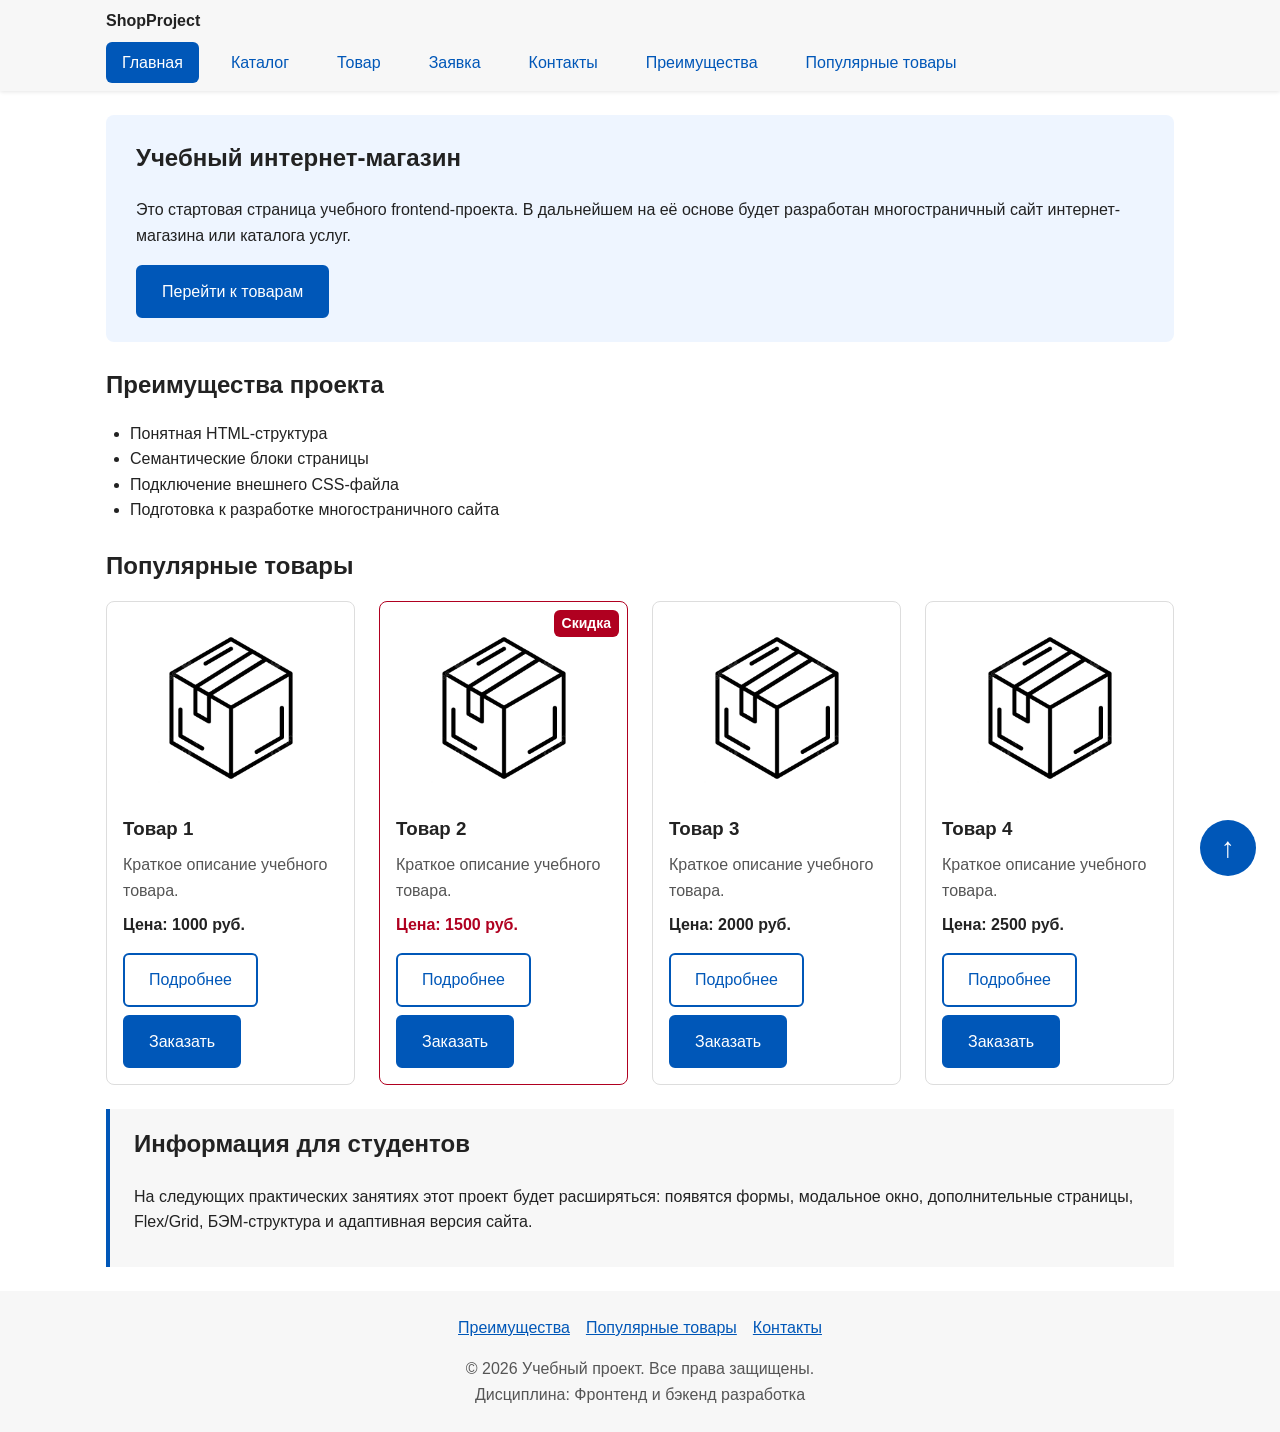
==== commit 3eaadc05: "feat: update main page navigation and product cards Единое меню из 7 пунктов (страницы и якоря #adva" ====
--- a/index.html
+++ b/index.html
@@ -19,6 +19,8 @@
         <li class="site-nav__item"><a class="site-nav__link" href="product.html">Товар</a></li>
         <li class="site-nav__item"><a class="site-nav__link" href="order.html">Заявка</a></li>
         <li class="site-nav__item"><a class="site-nav__link" href="contacts.html">Контакты</a></li>
+        <li class="site-nav__item"><a class="site-nav__link" href="index.html#advantages">Преимущества</a></li>
+        <li class="site-nav__item"><a class="site-nav__link" href="index.html#popular">Популярные товары</a></li>
         </ul>
       </nav>
     </div>
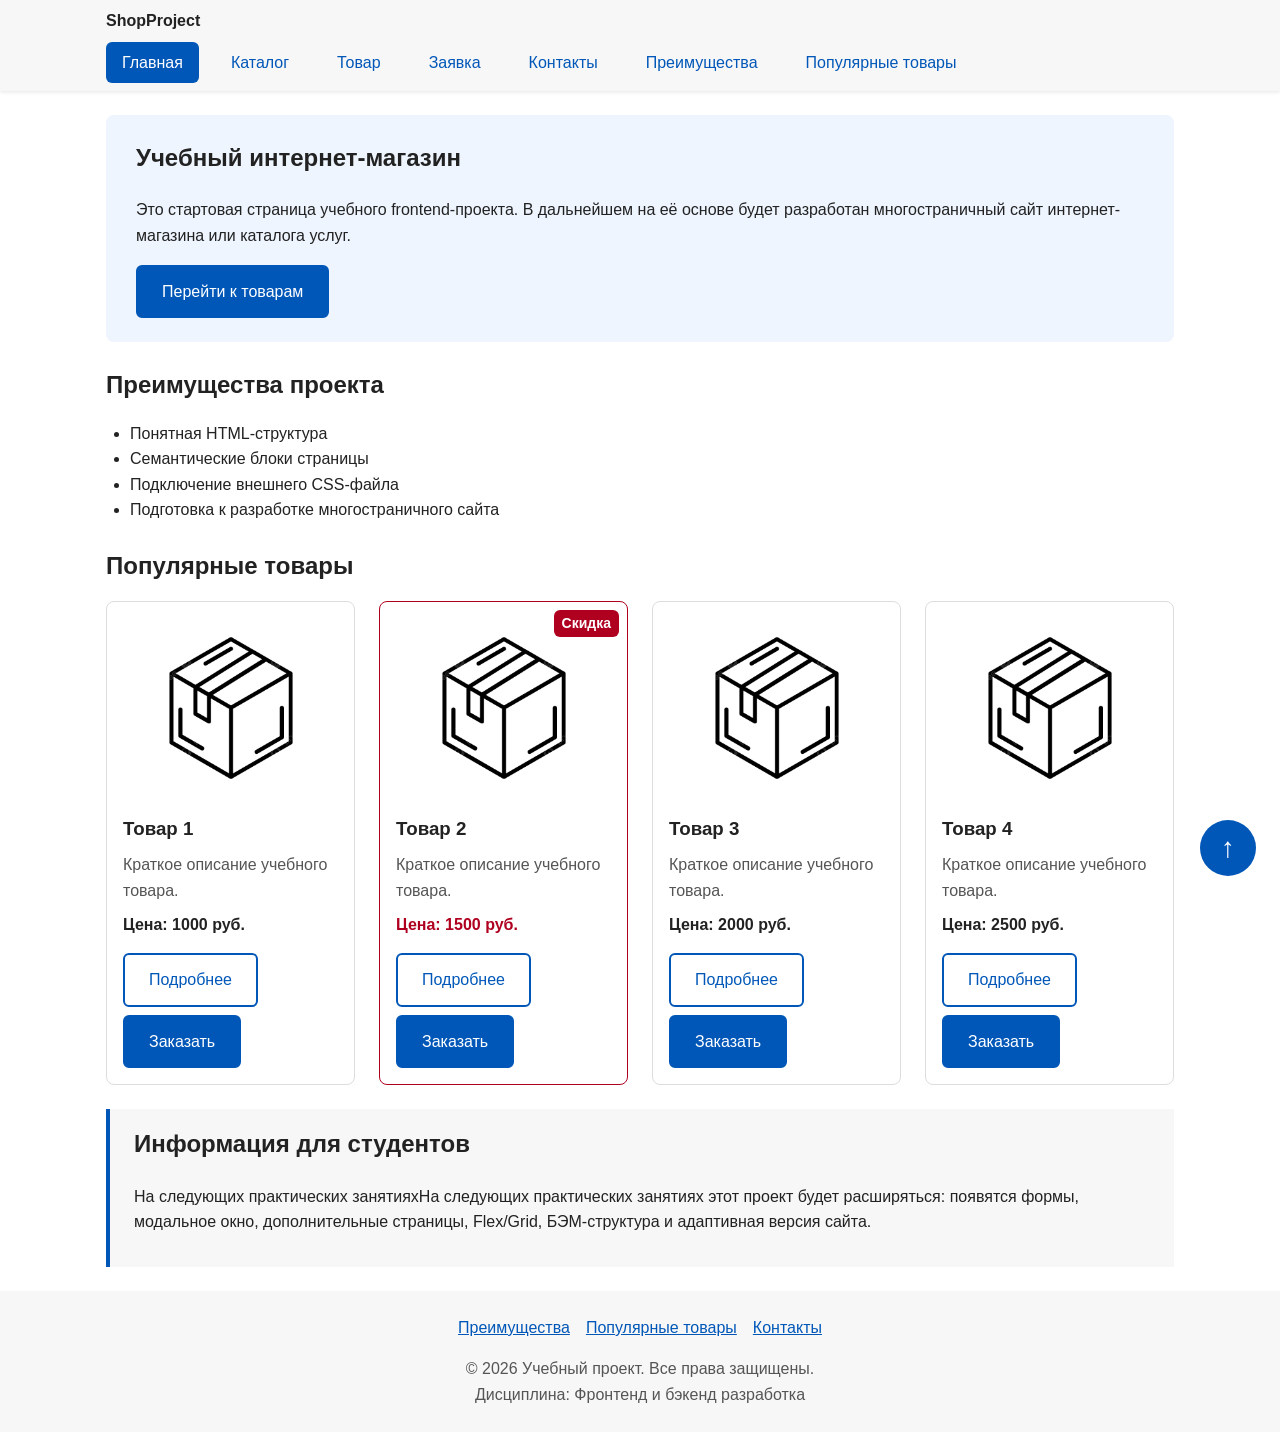
==== commit a716d650: "refactor: rename product-grid to products-grid and filters to catalog-filters" ====
--- a/index.html
+++ b/index.html
@@ -30,7 +30,7 @@
     <section class="hero">
       <h1 class="hero__title">Учебный интернет-магазин</h1>
       <p class="hero__text">Это стартовая страница учебного frontend-проекта. В дальнейшем на её основе будет разработан многостраничный сайт интернет-магазина или каталога услуг.</p>
-      <a class="button" href="#popular">Перейти к товарам</a>
+      <a class="button button--primary" href="#popular">Перейти к товарам</a>
     </section>
 
     <section class="section" id="advantages">
@@ -45,7 +45,7 @@
 
     <section class="section" id="popular">
       <h2 class="section__title">Популярные товары</h2>
-      <div class="product-grid">
+      <div class="products-grid">
       <article class="product-card">
         <img class="product-card__image" src="images/product.png" alt="Товар 1" width="300" height="200">
         <h3 class="product-card__title">Товар 1</h3>
@@ -53,7 +53,7 @@
         <p class="product-card__price">Цена: 1000 руб.</p>
         <div class="product-card__actions">
           <a class="button button--secondary" href="product.html">Подробнее</a>
-          <button class="button product-card__button" type="button" data-product="Товар 1">Заказать</button>
+          <button class="button button--primary product-card__button" type="button" data-product="Товар 1">Заказать</button>
         </div>
       </article>
       <article class="product-card product-card--discount">
@@ -64,7 +64,7 @@
         <p class="product-card__price">Цена: 1500 руб.</p>
         <div class="product-card__actions">
           <a class="button button--secondary" href="product.html">Подробнее</a>
-          <button class="button product-card__button" type="button" data-product="Товар 2">Заказать</button>
+          <button class="button button--primary product-card__button" type="button" data-product="Товар 2">Заказать</button>
         </div>
       </article>
       <article class="product-card">
@@ -74,7 +74,7 @@
         <p class="product-card__price">Цена: 2000 руб.</p>
         <div class="product-card__actions">
           <a class="button button--secondary" href="product.html">Подробнее</a>
-          <button class="button product-card__button" type="button" data-product="Товар 3">Заказать</button>
+          <button class="button button--primary product-card__button" type="button" data-product="Товар 3">Заказать</button>
         </div>
       </article>
       <article class="product-card">
@@ -84,7 +84,7 @@
         <p class="product-card__price">Цена: 2500 руб.</p>
         <div class="product-card__actions">
           <a class="button button--secondary" href="product.html">Подробнее</a>
-          <button class="button product-card__button" type="button" data-product="Товар 4">Заказать</button>
+          <button class="button button--primary product-card__button" type="button" data-product="Товар 4">Заказать</button>
         </div>
       </article>
       </div>
@@ -92,7 +92,7 @@
 
     <aside class="aside-info">
       <h2 class="aside-info__title">Информация для студентов</h2>
-      <p>На следующих практических занятиях этот проект будет расширяться: появятся формы, модальное окно, дополнительные страницы, Flex/Grid, БЭМ-структура и адаптивная версия сайта.</p>
+      <p class="aside-info__text">На следующих практических занятияхНа следующих практических занятиях этот проект будет расширяться: появятся формы, модальное окно, дополнительные страницы, Flex/Grid, БЭМ-структура и адаптивная версия сайта.</p>
     </aside>
   </main>
 
@@ -132,7 +132,7 @@
     </div>
     <div class="order-form__field">
       <label class="order-form__label" for="dlg-topic">Тема заявки</label>
-      <select class="order-form__input" id="dlg-topic" name="topic" required>
+      <select class="order-form__select" id="dlg-topic" name="topic" required>
         <option value="">Выберите тему</option>
         <option value="product">Заказ товара</option>
         <option value="consultation">Консультация</option>
@@ -141,15 +141,14 @@
     </div>
     <div class="order-form__field">
       <label class="order-form__label" for="dlg-comment">Комментарий</label>
-      <textarea class="order-form__input" id="dlg-comment" name="comment" rows="4" placeholder="Укажите дополнительную информацию"></textarea>
+      <textarea class="order-form__textarea"ea" id="dlg-comment" name="comment" rows="4" placeholder="Укажите дополнительную информацию"></textarea>
     </div>
     <div class="order-form__field order-form__field--checkbox">
-      <input id="dlg-agreement" name="agreement" type="checkbox" required>
-      <label class="order-form__label" for="dlg-agreement">Я согласен на обработку данных</label>
+      <input class="order-form__checkbox" id="dlg-agreement" name="agreement" type="checkbox" required>      <label class="order-form__label" for="dlg-agreement">Я согласен на обработку данных</label>
     </div>
     <div class="order-form__actions">
       <button class="button button--secondary" type="button" id="close-order-dialog">Закрыть</button>
-      <button class="button" type="submit">Отправить заявку</button>
+      <button class="button button--primary" type="submit">Отправить заявку</button>
     </div>
   </form>
   </dialog>
--- a/css/style.css
+++ b/css/style.css
@@ -1,6 +1,7 @@
 /* ===== Переменные ===== */
 :root {
   --color-bg: #ffffff;
+  --color-white: #ffffff;
   --color-surface: #f7f7f7;
   --color-hero: #eef5ff;
   --color-text: #222222;
@@ -10,11 +11,15 @@
   --color-border: #dddddd;
   --color-danger: #b00020;
   --color-success: #1b6e3c;
+  --space-xs: 4px;
   --space-sm: 8px;
   --space-md: 16px;
   --space-lg: 24px;
+  --space-xl: 32px;
   --radius-sm: 6px;
   --radius-md: 8px;
+  --radius-lg: 12px;
+  --container-width: 1100px;
 }
 
 /* ===== Базовые стили ===== */
@@ -43,7 +48,7 @@
 main {
   flex: 1;
   width: 100%;
-  max-width: 1100px;
+  max-width: var(--container-width);
   margin: 0 auto;
   padding: var(--space-lg) var(--space-md);
 }
@@ -70,7 +75,7 @@
 }
 
 .site-header__inner {
-  max-width: 1100px;
+  max-width: var(--container-width);
   margin: 0 auto;
   padding: var(--space-sm) var(--space-md);
 }
@@ -87,6 +92,8 @@
 .site-nav__list {
   display: flex;
   flex-wrap: wrap;
+  justify-content: flex-start;
+  align-items: center;
   gap: var(--space-md);
   margin: 0;
   padding: 0;
@@ -105,7 +112,7 @@
 }
 
 .site-nav__link--active {
-  color: #ffffff;
+  color: var(--color-white);
   background-color: var(--color-primary);
 }
 
@@ -133,47 +140,71 @@
   margin: 0;
 }
 
+
 /* ===== Кнопки ===== */
 .button {
   display: inline-block;
   padding: 12px var(--space-lg);
   font: inherit;
-  color: #ffffff;
   text-decoration: none;
-  background-color: var(--color-primary);
   border: 2px solid var(--color-primary);
   border-radius: var(--radius-sm);
   cursor: pointer;
 }
 
-.button:hover {
-  background-color: var(--color-primary-dark);
-  border-color: var(--color-primary-dark);
-}
-
 .button:focus-visible {
   outline: 2px solid var(--color-primary);
   outline-offset: 3px;
 }
 
+.button--primary {
+  color: var(--color-white);
+  background-color: var(--color-primary);
+}
+
+.button--primary:hover {
+  background-color: var(--color-primary-dark);
+  border-color: var(--color-primary-dark);
+}
+
 .button--secondary {
   color: var(--color-primary);
   background-color: transparent;
 }
 
 .button--secondary:hover {
-  color: #ffffff;
-}
-
-button:disabled,
+  color: var(--color-white);
+  background-color: var(--color-primary-dark);
+  border-color: var(--color-primary-dark);
+}
+
+.button:disabled,
 .button--disabled {
   opacity: 0.6;
   cursor: not-allowed;
 }
 
-button:disabled:hover {
+.button--primary:disabled:hover {
   background-color: var(--color-primary);
   border-color: var(--color-primary);
+}
+
+/* ===== Хлебные крошки ===== */
+.breadcrumbs {
+  display: flex;
+  flex-wrap: wrap;
+  gap: var(--space-sm);
+  margin-bottom: var(--space-md);
+}
+
+.breadcrumbs__link::after {
+  content: "/";
+  margin-left: var(--space-sm);
+  color: var(--color-muted);
+}
+
+.breadcrumbs__current {
+  color: var(--color-muted);
 }
 
 /* ===== Секции ===== */
@@ -212,7 +243,7 @@
 }
 
 /* ===== Карточки (Grid + позиционирование) ===== */
-.product-grid {
+.products-grid {
   display: grid;
   grid-template-columns: repeat(auto-fit, minmax(220px, 1fr));
   gap: var(--space-lg);
@@ -268,7 +299,7 @@
   padding: 2px var(--space-sm);
   font-size: 0.875rem;
   font-weight: 700;
-  color: #ffffff;
+  color: var(--color-white);
   background-color: var(--color-danger);
   border-radius: var(--radius-sm);
 }
@@ -301,23 +332,24 @@
   text-align: left;
 }
 
-.data-table th,
-.data-table td {
+.data-table__head-cell,
+.data-table__row-head,
+.data-table__cell {
   padding: var(--space-sm) var(--space-md);
   text-align: left;
   border: 1px solid var(--color-border);
 }
 
-.data-table thead th {
-  color: #ffffff;
+.data-table__head-cell {
+  color: var(--color-white);
   background-color: var(--color-primary);
 }
 
-.data-table tbody th {
+.data-table__row-head {
   background-color: var(--color-surface);
 }
 
-.data-table tbody tr:hover td {
+.data-table__row:hover .data-table__cell {
   background-color: var(--color-hero);
 }
 
@@ -343,7 +375,9 @@
   font-weight: 700;
 }
 
-.order-form__input {
+.order-form__input,
+.order-form__select,
+.order-form__textarea {
   width: 100%;
   padding: 10px 12px;
   font: inherit;
@@ -351,11 +385,18 @@
   border-radius: var(--radius-sm);
 }
 
-.order-form__input:hover {
+.order-form__input:hover,
+.order-form__select:hover,
+.order-form__textarea:hover {
   border-color: var(--color-primary);
 }
 
-.order-form__input:user-invalid {
+.order-form__input[aria-invalid="true"],
+.order-form__select[aria-invalid="true"],
+.order-form__textarea[aria-invalid="true"],
+.order-form__input:user-invalid,
+.order-form__select:user-invalid,
+.order-form__textarea:user-invalid {
   border-color: var(--color-danger);
 }
 
@@ -414,7 +455,7 @@
   width: 56px;
   height: 56px;
   font-size: 1.75rem;
-  color: #ffffff;
+  color: var(--color-white);
   text-decoration: none;
   background-color: var(--color-primary);
   border-radius: 50%;
@@ -431,7 +472,7 @@
   z-index: 200;
   margin: 0;
   padding: var(--space-md) var(--space-lg);
-  color: #ffffff;
+  color: var(--color-white);
   background-color: var(--color-success);
   border-radius: var(--radius-md);
   transform: translateX(-50%);
@@ -445,11 +486,13 @@
 .catalog-layout {
   display: grid;
   grid-template-columns: 220px 1fr;
+  grid-template-areas: "filters products";
   gap: var(--space-lg);
   align-items: start;
 }
 
-.filters {
+.catalog-filters {
+  grid-area: filters;
   position: sticky;
   top: 130px;
   padding: var(--space-md);
@@ -458,25 +501,52 @@
   border-radius: var(--radius-md);
 }
 
-.filters__title,
+.catalog {
+  grid-area: products;
+}
+
+.catalog-filters__title,
 .catalog__title {
   margin-top: 0;
 }
 
-.filters__group {
-  margin: 0 0 var(--space-md);
+.catalog-filters__form {
+  display: grid;
+  gap: var(--space-md);
+}
+
+.catalog-filters__group {
+  margin: 0;
   padding: 0;
   border: 0;
 }
 
-.filters__legend {
+.catalog-filters__legend {
   margin-bottom: var(--space-sm);
   padding: 0;
   font-weight: 700;
 }
 
-.filters__option {
+.catalog-filters__option {
   display: block;
+}
+
+.catalog-filters__label {
+  display: block;
+  margin-bottom: var(--space-xs);
+}
+
+.catalog-filters__input {
+  width: 100%;
+  margin-bottom: var(--space-sm);
+  padding: 8px 10px;
+  font: inherit;
+  border: 1px solid var(--color-border);
+  border-radius: var(--radius-sm);
+}
+
+.catalog-filters__input:hover {
+  border-color: var(--color-primary);
 }
 
 /* ===== Карточка товара ===== */
@@ -510,7 +580,11 @@
     grid-template-columns: 1fr;
   }
 
-  .filters {
+  .catalog-layout {
+    grid-template-areas: "filters" "products";
+  }
+
+  .catalog-filters {
     position: static;
   }
 }
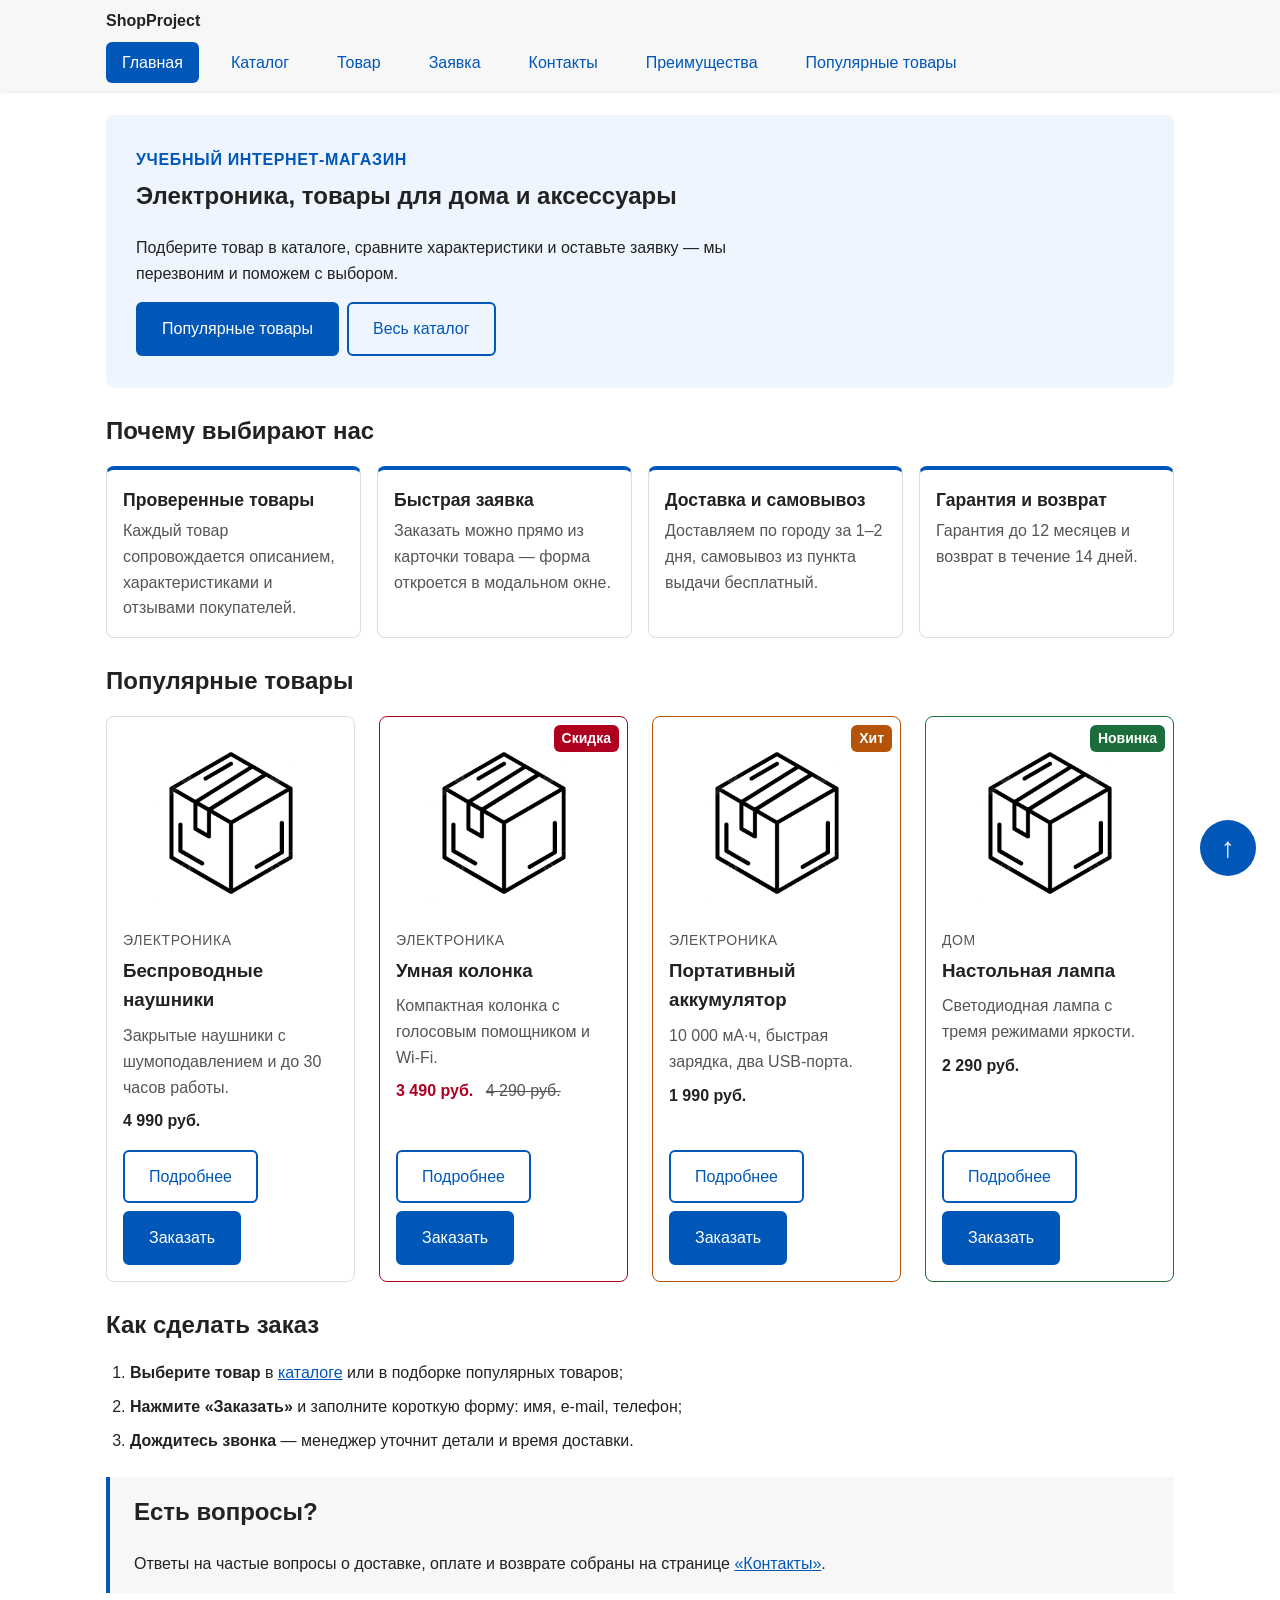
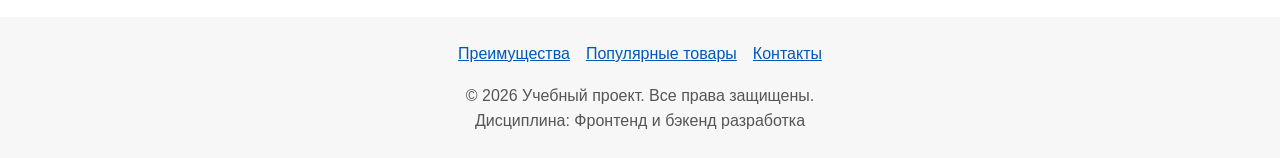
==== commit ccaa158e: "feat: rework home page content with advantages, popular products and order steps" ====
--- a/index.html
+++ b/index.html
@@ -4,11 +4,12 @@
   <meta charset="UTF-8">
   <meta name="viewport" content="width=device-width, initial-scale=1.0">
   <title>Главная — Учебный интернет-магазин</title>
-  <meta name="description" content="Главная страница учебного интернет-магазина: преимущества и популярные товары.">
+  <meta name="description" content="ShopProject — учебный интернет-магазин электроники, товаров для дома и аксессуаров: преимущества, популярные товары и порядок заказа.">
   <link rel="stylesheet" href="css/style.css">
   <script src="js/main.js" defer></script>
 </head>
 <body>
+  <a class="skip-link" href="#main">Перейти к основному содержимому</a>
   <header class="site-header" id="top">
     <div class="site-header__inner">
       <a class="site-header__logo" href="index.html">ShopProject</a>
@@ -27,72 +28,103 @@
   </header>
 
   <main id="main">
-    <section class="hero">
-      <h1 class="hero__title">Учебный интернет-магазин</h1>
-      <p class="hero__text">Это стартовая страница учебного frontend-проекта. В дальнейшем на её основе будет разработан многостраничный сайт интернет-магазина или каталога услуг.</p>
-      <a class="button button--primary" href="#popular">Перейти к товарам</a>
+    <section class="hero" aria-labelledby="hero-title">
+      <p class="hero__label">Учебный интернет-магазин</p>
+      <h1 class="hero__title" id="hero-title">Электроника, товары для дома и аксессуары</h1>
+      <p class="hero__text">Подберите товар в каталоге, сравните характеристики и оставьте заявку — мы перезвоним и поможем с выбором.</p>
+      <div class="hero__actions">
+        <a class="button button--primary" href="#popular">Популярные товары</a>
+        <a class="button button--secondary" href="catalog.html">Весь каталог</a>
+      </div>
     </section>
 
-    <section class="section" id="advantages">
-      <h2 class="section__title">Преимущества проекта</h2>
+    <section class="section" id="advantages" aria-labelledby="advantages-title">
+      <h2 class="section__title" id="advantages-title">Почему выбирают нас</h2>
       <ul class="advantages">
-        <li class="advantages__item">Понятная HTML-структура</li>
-        <li class="advantages__item">Семантические блоки страницы</li>
-        <li class="advantages__item">Подключение внешнего CSS-файла</li>
-        <li class="advantages__item">Подготовка к разработке многостраничного сайта</li>
+        <li class="advantages__item">
+          <h3 class="advantages__title">Проверенные товары</h3>
+          <p class="advantages__text">Каждый товар сопровождается описанием, характеристиками и отзывами покупателей.</p>
+        </li>
+        <li class="advantages__item">
+          <h3 class="advantages__title">Быстрая заявка</h3>
+          <p class="advantages__text">Заказать можно прямо из карточки товара — форма откроется в модальном окне.</p>
+        </li>
+        <li class="advantages__item">
+          <h3 class="advantages__title">Доставка и самовывоз</h3>
+          <p class="advantages__text">Доставляем по городу за 1–2 дня, самовывоз из пункта выдачи бесплатный.</p>
+        </li>
+        <li class="advantages__item">
+          <h3 class="advantages__title">Гарантия и возврат</h3>
+          <p class="advantages__text">Гарантия до 12 месяцев и возврат в течение 14 дней.</p>
+        </li>
       </ul>
     </section>
 
-    <section class="section" id="popular">
-      <h2 class="section__title">Популярные товары</h2>
+    <section class="section" id="popular" aria-labelledby="popular-title">
+      <h2 class="section__title" id="popular-title">Популярные товары</h2>
       <div class="products-grid">
-      <article class="product-card">
-        <img class="product-card__image" src="images/product.png" alt="Товар 1" width="300" height="200">
-        <h3 class="product-card__title">Товар 1</h3>
-        <p class="product-card__description">Краткое описание учебного товара.</p>
-        <p class="product-card__price">Цена: 1000 руб.</p>
-        <div class="product-card__actions">
-          <a class="button button--secondary" href="product.html">Подробнее</a>
-          <button class="button button--primary product-card__button" type="button" data-product="Товар 1">Заказать</button>
-        </div>
-      </article>
-      <article class="product-card product-card--discount">
-        <span class="product-card__badge">Скидка</span>
-        <img class="product-card__image" src="images/product.png" alt="Товар 2" width="300" height="200">
-        <h3 class="product-card__title">Товар 2</h3>
-        <p class="product-card__description">Краткое описание учебного товара.</p>
-        <p class="product-card__price">Цена: 1500 руб.</p>
-        <div class="product-card__actions">
-          <a class="button button--secondary" href="product.html">Подробнее</a>
-          <button class="button button--primary product-card__button" type="button" data-product="Товар 2">Заказать</button>
-        </div>
-      </article>
-      <article class="product-card">
-        <img class="product-card__image" src="images/product.png" alt="Товар 3" width="300" height="200">
-        <h3 class="product-card__title">Товар 3</h3>
-        <p class="product-card__description">Краткое описание учебного товара.</p>
-        <p class="product-card__price">Цена: 2000 руб.</p>
-        <div class="product-card__actions">
-          <a class="button button--secondary" href="product.html">Подробнее</a>
-          <button class="button button--primary product-card__button" type="button" data-product="Товар 3">Заказать</button>
-        </div>
-      </article>
-      <article class="product-card">
-        <img class="product-card__image" src="images/product.png" alt="Товар 4" width="300" height="200">
-        <h3 class="product-card__title">Товар 4</h3>
-        <p class="product-card__description">Краткое описание учебного товара.</p>
-        <p class="product-card__price">Цена: 2500 руб.</p>
-        <div class="product-card__actions">
-          <a class="button button--secondary" href="product.html">Подробнее</a>
-          <button class="button button--primary product-card__button" type="button" data-product="Товар 4">Заказать</button>
-        </div>
-      </article>
+          <article class="product-card">
+            <img class="product-card__image" src="images/product.png" alt="Беспроводные наушники" width="300" height="200">
+            <p class="product-card__category">Электроника</p>
+            <h3 class="product-card__title">Беспроводные наушники</h3>
+            <p class="product-card__description">Закрытые наушники с шумоподавлением и до 30 часов работы.</p>
+            <p class="product-card__price">4 990 руб.</p>
+            <div class="product-card__actions">
+              <a class="button button--secondary" href="product.html">Подробнее</a>
+              <button class="button button--primary product-card__button" type="button" data-product="Беспроводные наушники">Заказать</button>
+            </div>
+          </article>
+          <article class="product-card product-card--discount">
+            <span class="product-card__badge">Скидка</span>
+            <img class="product-card__image" src="images/product.png" alt="Умная колонка" width="300" height="200">
+            <p class="product-card__category">Электроника</p>
+            <h3 class="product-card__title">Умная колонка</h3>
+            <p class="product-card__description">Компактная колонка с голосовым помощником и Wi‑Fi.</p>
+            <p class="product-card__price">3 490 руб. <s class="product-card__old-price">4 290 руб.</s></p>
+            <div class="product-card__actions">
+              <a class="button button--secondary" href="product.html">Подробнее</a>
+              <button class="button button--primary product-card__button" type="button" data-product="Умная колонка">Заказать</button>
+            </div>
+          </article>
+          <article class="product-card product-card--hit">
+            <span class="product-card__badge product-card__badge--hit">Хит</span>
+            <img class="product-card__image" src="images/product.png" alt="Портативный аккумулятор" width="300" height="200">
+            <p class="product-card__category">Электроника</p>
+            <h3 class="product-card__title">Портативный аккумулятор</h3>
+            <p class="product-card__description">10 000 мА·ч, быстрая зарядка, два USB-порта.</p>
+            <p class="product-card__price">1 990 руб.</p>
+            <div class="product-card__actions">
+              <a class="button button--secondary" href="product.html">Подробнее</a>
+              <button class="button button--primary product-card__button" type="button" data-product="Портативный аккумулятор">Заказать</button>
+            </div>
+          </article>
+          <article class="product-card product-card--new">
+            <span class="product-card__badge product-card__badge--new">Новинка</span>
+            <img class="product-card__image" src="images/product.png" alt="Настольная лампа" width="300" height="200">
+            <p class="product-card__category">Дом</p>
+            <h3 class="product-card__title">Настольная лампа</h3>
+            <p class="product-card__description">Светодиодная лампа с тремя режимами яркости.</p>
+            <p class="product-card__price">2 290 руб.</p>
+            <div class="product-card__actions">
+              <a class="button button--secondary" href="product.html">Подробнее</a>
+              <button class="button button--primary product-card__button" type="button" data-product="Настольная лампа">Заказать</button>
+            </div>
+          </article>
       </div>
     </section>
 
-    <aside class="aside-info">
-      <h2 class="aside-info__title">Информация для студентов</h2>
-      <p class="aside-info__text">На следующих практических занятияхНа следующих практических занятиях этот проект будет расширяться: появятся формы, модальное окно, дополнительные страницы, Flex/Grid, БЭМ-структура и адаптивная версия сайта.</p>
+    <section class="section" aria-labelledby="order-steps-title">
+      <h2 class="section__title" id="order-steps-title">Как сделать заказ</h2>
+      <ol class="order-steps">
+        <li class="order-steps__item"><strong class="order-steps__title">Выберите товар</strong> в <a href="catalog.html">каталоге</a> или в подборке популярных товаров;</li>
+        <li class="order-steps__item"><strong class="order-steps__title">Нажмите «Заказать»</strong> и заполните короткую форму: имя, e-mail, телефон;</li>
+        <li class="order-steps__item"><strong class="order-steps__title">Дождитесь звонка</strong> — менеджер уточнит детали и время доставки.</li>
+      </ol>
+    </section>
+
+    <aside class="aside-info" aria-labelledby="aside-title">
+      <h2 class="aside-info__title" id="aside-title">Есть вопросы?</h2>
+      <p class="aside-info__text">Ответы на частые вопросы о доставке, оплате и возврате собраны на странице <a href="contacts.html">«Контакты»</a>.</p>
     </aside>
   </main>
 
@@ -141,10 +173,11 @@
     </div>
     <div class="order-form__field">
       <label class="order-form__label" for="dlg-comment">Комментарий</label>
-      <textarea class="order-form__textarea"ea" id="dlg-comment" name="comment" rows="4" placeholder="Укажите дополнительную информацию"></textarea>
+      <textarea class="order-form__textarea" id="dlg-comment" name="comment" rows="4" placeholder="Укажите дополнительную информацию"></textarea>
     </div>
     <div class="order-form__field order-form__field--checkbox">
-      <input class="order-form__checkbox" id="dlg-agreement" name="agreement" type="checkbox" required>      <label class="order-form__label" for="dlg-agreement">Я согласен на обработку данных</label>
+      <input class="order-form__checkbox" id="dlg-agreement" name="agreement" type="checkbox" required>
+      <label class="order-form__label" for="dlg-agreement">Я согласен на обработку данных</label>
     </div>
     <div class="order-form__actions">
       <button class="button button--secondary" type="button" id="close-order-dialog">Закрыть</button>
--- a/css/style.css
+++ b/css/style.css
@@ -11,6 +11,7 @@
   --color-border: #dddddd;
   --color-danger: #b00020;
   --color-success: #1b6e3c;
+  --color-accent: #b45309;
   --space-xs: 4px;
   --space-sm: 8px;
   --space-md: 16px;
@@ -65,6 +66,23 @@
   outline-offset: 3px;
 }
 
+/* ===== Ссылка «Перейти к содержимому» (доступность) ===== */
+.skip-link {
+  position: absolute;
+  top: var(--space-sm);
+  left: var(--space-sm);
+  z-index: 300;
+  padding: var(--space-sm) var(--space-md);
+  color: var(--color-white);
+  background-color: var(--color-primary);
+  border-radius: var(--radius-sm);
+  transform: translateY(-200%);
+}
+
+.skip-link:focus-visible {
+  transform: translateY(0);
+}
+
 /* ===== Шапка (sticky) ===== */
 .site-header {
   position: sticky;
@@ -209,14 +227,32 @@
 
 /* ===== Секции ===== */
 .hero {
-  padding: var(--space-lg) calc(var(--space-lg) + 6px);
+  padding: var(--space-xl) calc(var(--space-lg) + 6px);
   margin-bottom: var(--space-lg);
   background-color: var(--color-hero);
   border-radius: var(--radius-md);
 }
 
+.hero__label {
+  margin: 0 0 var(--space-xs);
+  font-weight: 700;
+  color: var(--color-primary);
+  text-transform: uppercase;
+  letter-spacing: 0.04em;
+}
+
 .hero__title {
   margin-top: 0;
+}
+
+.hero__text {
+  max-width: 640px;
+}
+
+.hero__actions {
+  display: flex;
+  flex-wrap: wrap;
+  gap: var(--space-sm);
 }
 
 .section {
@@ -229,7 +265,38 @@
 }
 
 .advantages {
+  display: grid;
+  grid-template-columns: repeat(auto-fit, minmax(220px, 1fr));
+  gap: var(--space-md);
+  margin: 0;
+  padding: 0;
+  list-style: none;
+}
+
+.advantages__item {
+  padding: var(--space-md);
+  border: 1px solid var(--color-border);
+  border-top: 4px solid var(--color-primary);
+  border-radius: var(--radius-md);
+}
+
+.advantages__title {
+  margin: 0 0 var(--space-xs);
+  font-size: 1.1rem;
+}
+
+.advantages__text {
+  margin: 0;
+  color: var(--color-muted);
+}
+
+.order-steps {
+  margin: 0;
   padding-left: var(--space-lg);
+}
+
+.order-steps__item {
+  margin-bottom: var(--space-sm);
 }
 
 .aside-info {
@@ -240,6 +307,10 @@
 
 .aside-info__title {
   margin-top: 0;
+}
+
+.aside-info__text {
+  margin: 0;
 }
 
 /* ===== Карточки (Grid + позиционирование) ===== */
@@ -314,6 +385,49 @@
 
 .product-card--discount .product-card__price {
   color: var(--color-danger);
+}
+
+.product-card__category {
+  margin: 0 0 var(--space-xs);
+  font-size: 0.875rem;
+  color: var(--color-muted);
+  text-transform: uppercase;
+  letter-spacing: 0.04em;
+}
+
+.product-card__old-price {
+  margin-left: var(--space-sm);
+  font-weight: 400;
+  color: var(--color-muted);
+}
+
+.product-card__badge--new {
+  background-color: var(--color-success);
+}
+
+.product-card__badge--hit {
+  background-color: var(--color-accent);
+}
+
+.product-card__badge--muted {
+  background-color: var(--color-muted);
+}
+
+.product-card--new {
+  border-color: var(--color-success);
+}
+
+.product-card--hit {
+  border-color: var(--color-accent);
+}
+
+.product-card--unavailable {
+  background-color: var(--color-surface);
+}
+
+.product-card--unavailable .product-card__image,
+.product-card--unavailable .product-card__price {
+  opacity: 0.5;
 }
 
 /* ===== Таблица ===== */
@@ -441,6 +555,52 @@
 
 .contact-list__value {
   margin: 0;
+}
+
+.contact-list__address {
+  font-style: normal;
+}
+
+.contacts-layout {
+  display: grid;
+  grid-template-columns: 2fr 1fr;
+  gap: var(--space-lg);
+  align-items: start;
+}
+
+/* ===== Частые вопросы (FAQ) ===== */
+.faq {
+  display: grid;
+  gap: var(--space-sm);
+}
+
+.faq__item {
+  border: 1px solid var(--color-border);
+  border-radius: var(--radius-sm);
+}
+
+.faq__item[open] {
+  border-color: var(--color-primary);
+}
+
+.faq__question {
+  padding: var(--space-sm) var(--space-md);
+  font-weight: 700;
+  cursor: pointer;
+}
+
+.faq__question:hover {
+  background-color: var(--color-hero);
+}
+
+.faq__question:focus-visible {
+  outline: 2px solid var(--color-primary);
+  outline-offset: 2px;
+}
+
+.faq__answer {
+  margin: 0;
+  padding: 0 var(--space-md) var(--space-md);
 }
 
 /* ===== Фиксированные элементы ===== */
@@ -549,7 +709,31 @@
   border-color: var(--color-primary);
 }
 
-/* ===== Карточка товара ===== */
+.catalog-filters__note {
+  margin: 0;
+  font-size: 0.875rem;
+  color: var(--color-muted);
+}
+
+.catalog__toolbar {
+  display: flex;
+  flex-wrap: wrap;
+  justify-content: space-between;
+  align-items: baseline;
+  gap: var(--space-sm);
+  margin-bottom: var(--space-md);
+}
+
+.catalog__title {
+  margin-bottom: 0;
+}
+
+.catalog__count {
+  margin: 0;
+  color: var(--color-muted);
+}
+
+/* ===== Страница товара ===== */
 .product-detail {
   display: grid;
   grid-template-columns: 1fr 1fr;
@@ -558,25 +742,89 @@
   margin-bottom: var(--space-lg);
 }
 
+.product-detail__media {
+  position: relative;
+  padding: var(--space-md);
+  border: 1px solid var(--color-border);
+  border-radius: var(--radius-md);
+}
+
 .product-detail__image {
+  display: block;
   width: 100%;
   height: auto;
   max-height: 360px;
   object-fit: contain;
 }
 
+.product-detail__category {
+  margin: 0;
+  color: var(--color-muted);
+  text-transform: uppercase;
+  letter-spacing: 0.04em;
+}
+
 .product-detail__title {
   margin-top: 0;
 }
 
+.product-detail__features {
+  padding-left: var(--space-lg);
+}
+
 .product-detail__price {
+  margin: 0 0 var(--space-xs);
   font-size: 1.5rem;
   font-weight: 700;
+}
+
+.product-detail__status {
+  margin: 0 0 var(--space-md);
+  font-weight: 700;
+}
+
+.product-detail__status--available {
+  color: var(--color-success);
+}
+
+.product-detail__actions {
+  display: flex;
+  flex-wrap: wrap;
+  gap: var(--space-sm);
+}
+
+/* ===== Отзывы ===== */
+.reviews {
+  display: grid;
+  grid-template-columns: repeat(auto-fit, minmax(240px, 1fr));
+  gap: var(--space-lg);
+}
+
+.review-card {
+  margin: 0;
+  padding: var(--space-md) var(--space-lg);
+  background-color: var(--color-surface);
+  border-left: 4px solid var(--color-primary);
+  border-radius: var(--radius-sm);
+}
+
+.review-card__text {
+  margin: 0 0 var(--space-sm);
+}
+
+.review-card__author {
+  font-weight: 700;
+}
+
+.review-card__rating {
+  font-weight: 400;
+  color: var(--color-muted);
 }
 
 @media (max-width: 720px) {
   .catalog-layout,
-  .product-detail {
+  .product-detail,
+  .contacts-layout {
     grid-template-columns: 1fr;
   }
 
